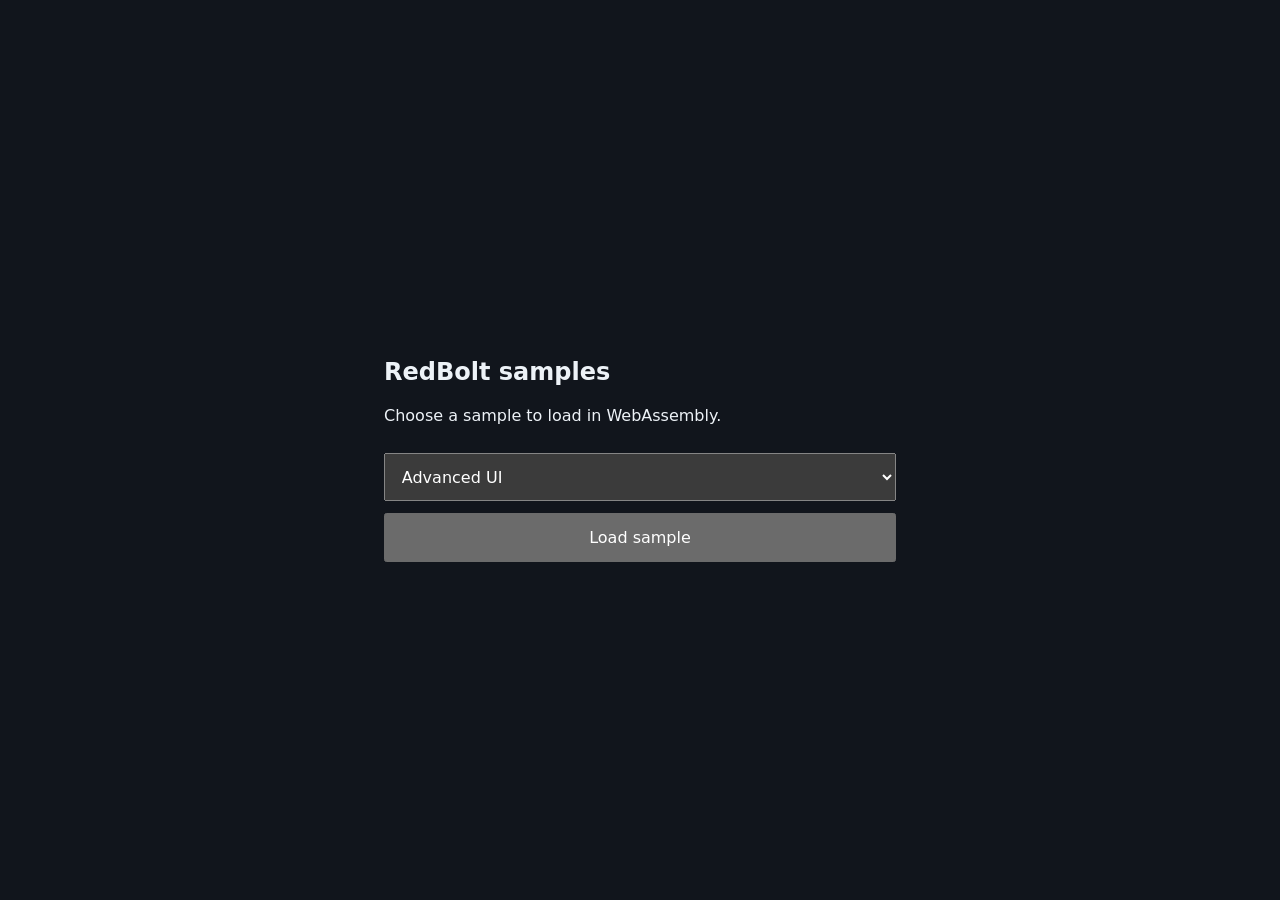
==== index.html @ 400e4cdd "Web samples" ====
<!DOCTYPE html>
<html lang="en">
<head>
  <title>RedBolt samples</title>
  <meta charset="UTF-8">
  <meta name="viewport" content="width=device-width, initial-scale=1.0">
  <link href="_framework/dotnet.rdugwo35lo.js" rel="preload" as="script" fetchpriority="high" crossorigin="anonymous" integrity="sha256-MRJ3qBP5XjufAIDUkTgrFpiHX3QKTnPXPPF0g/07nK4=" />
  <script type="importmap">{
  "imports": {
    "./_framework/dotnet.native.js": "./_framework/dotnet.native.d2xanfth4k.js",
    "./_framework/dotnet.native.worker.mjs": "./_framework/dotnet.native.worker.js3jwk4n4d.mjs",
    "./_framework/dotnet.js": "./_framework/dotnet.rdugwo35lo.js",
    "./_framework/dotnet.runtime.js": "./_framework/dotnet.runtime.web2r9gqbh.js"
  },
  "scopes": {},
  "integrity": {
    "./_framework/dotnet.js": "sha256-MRJ3qBP5XjufAIDUkTgrFpiHX3QKTnPXPPF0g/07nK4=",
    "./_framework/dotnet.native.d2xanfth4k.js": "sha256-5eiv8o5aIzJgDlG/PO9dy0j/ZLu35pWtew8zDcrkLM4=",
    "./_framework/dotnet.native.js": "sha256-5eiv8o5aIzJgDlG/PO9dy0j/ZLu35pWtew8zDcrkLM4=",
    "./_framework/dotnet.native.worker.js3jwk4n4d.mjs": "sha256-84ki+f6o7pozgI1jUX5IYUYo9jtJrhxplA9PxXnmqYU=",
    "./_framework/dotnet.native.worker.mjs": "sha256-84ki+f6o7pozgI1jUX5IYUYo9jtJrhxplA9PxXnmqYU=",
    "./_framework/dotnet.rdugwo35lo.js": "sha256-MRJ3qBP5XjufAIDUkTgrFpiHX3QKTnPXPPF0g/07nK4=",
    "./_framework/dotnet.runtime.js": "sha256-SOUHEQ3FhDAibBSR2u90NWZpoBjPuWRmH0BAATUlhJU=",
    "./_framework/dotnet.runtime.web2r9gqbh.js": "sha256-SOUHEQ3FhDAibBSR2u90NWZpoBjPuWRmH0BAATUlhJU="
  }
}</script>
  <script type="module" src="main.js"></script>
  <style>
    :root {
      color-scheme: dark;
      font-family: system-ui, sans-serif;
      background: #11151c;
      color: #edf2f7;
    }
    html, body { margin: 0; padding: 0; overflow: hidden; }
    main { min-height: 100vh; display: grid; place-items: center; }
    section { width: min(32rem, calc(100vw - 3rem)); }
    select, button {
      box-sizing: border-box;
      width: 100%;
      margin-top: 0.75rem;
      padding: 0.8rem;
      font: inherit;
    }
    button { cursor: pointer; }
    #runner { display: none; width: 100vw; height: 100vh; }
    #runner.active { display: block; }
    #runner header {
      position: fixed;
      z-index: 1;
      padding: 0.6rem 0.8rem;
      background: rgb(17 21 28 / 80%);
    }
    #runner a { color: #9dc8ff; }
    #canvas {
      position: absolute;
      inset: 0;
      width: 100%;
      height: 100%;
      display: block;
      background: #000;
      border: none;
      cursor: default !important;
    }
    #loading {
      position: fixed;
      z-index: 2;
      inset: 0;
      display: grid;
      place-content: center;
      text-align: center;
      background: #11151c;
    }
    #loading[hidden] { display: none; }
    #progress { margin-top: 0.5rem; }
    #fullscreen-button {
      position: fixed;
      z-index: 2;
      width: 2rem;
      height: 2rem;
      left: 50%;
      top: 4px;
      transform: translateX(-50%);
      padding: 0;
      margin: 0;
      stroke: #999;
      stroke-width: 10px;
      background: transparent;
      border: 0;
    }
    #fullscreen-button:hover { fill: #999; cursor: pointer; }
  </style>
</head>
<body>
  <main>
    <section id="selector">
      <h1>RedBolt samples</h1>
      <p>Choose a sample to load in WebAssembly.</p>
      <select id="sample" aria-label="Sample">
        <option value="advanced-ui" data-application="RedBolt.Sample.AdvancedUI.AdvancedUIApplication">Advanced UI</option>
        <option value="aggregated-input" data-application="RedBolt.Sample.AggregatedInput.AggregatedInputApplication">Aggregated Input</option>
        <option value="actions" data-application="RedBolt.Sample.Actions.ActionsApplication">Actions</option>
        <option value="animating-scene" data-application="RedBolt.Sample.AnimatingScene.AnimatingScene">Animating Scene</option>
        <option value="baked-lighting" data-application="RedBolt.Sample.BakedLighting.BakedLighting">Baked Lighting</option>
        <option value="billboards" data-application="RedBolt.Sample.Billboards.BillboardsApplication">Billboards</option>
        <option value="camera-operator" data-application="RedBolt.Sample.CameraOperator.CameraOperatorSampleApplication">Camera Operator</option>
        <option value="camera-shake" data-application="RedBolt.Sample.CameraShake.CameraShakeApplication">Camera Shake</option>
        <option value="crowd-navigation" data-application="RedBolt.Sample.CrowdNavigation.CrowdNavigationSample">Crowd Navigation</option>
        <option value="decals" data-application="RedBolt.Sample.Decals.DecalsApplication">Decals</option>
        <option value="dynamic-geometry" data-application="RedBolt.Sample.DynamicGeometry.DynamicGeometry">Dynamic Geometry</option>
        <option value="hello-gui" data-application="RedBolt.Sample.HelloGUI.HelloGUI">Hello GUI</option>
        <option value="hello-rmlui" data-application="RedBolt.Sample.HelloRmlUI.HelloRmlUI">Hello RmlUI</option>
        <option value="hello-world" data-application="RedBolt.Sample.HelloWorld.HelloWorld">Hello World</option>
        <option value="huge-object-count" data-application="RedBolt.Sample.HugeObjectCount.HugeObjectCountApplication">Huge Object Count</option>
        <option value="input-logger" data-application="RedBolt.Sample.InputLogger.InputLoggerApplication">Input Logger</option>
        <option value="inverse-kinematics" data-application="RedBolt.Sample.InverseKinematics.InverseKinematicsApplication">Inverse Kinematics</option>
        <option value="light-animation" data-application="RedBolt.Sample.LightAnimation.LightAnimationApplication">Light Animation</option>
        <option value="material-animation" data-application="RedBolt.Sample.MaterialAnimation.MaterialAnimationApplication">Material Animation</option>
        <option value="multiple-viewports" data-application="RedBolt.Sample.MultipleViewports.MultipleViewports">Multiple Viewports</option>
        <option value="navigation" data-application="RedBolt.Sample.Navigation.NavigationSample">Navigation</option>
        <option value="particles" data-application="RedBolt.Sample.Particles.ParticlesApplication">Particles</option>
        <option value="physics" data-application="RedBolt.Sample.Physics.PhysicsSample">Physics</option>
        <option value="pointer-adapter" data-application="RedBolt.Sample.PointerAdapter.PointerAdapterApplication">Pointer Adapter</option>
        <option value="render-to-texture" data-application="RedBolt.Sample.RenderToTexture.RenderToTexture">Render to Texture</option>
        <option value="skeletal-animation" data-application="RedBolt.Sample.SkeletalAnimation.SkeletalAnimationApplication">Skeletal Animation</option>
        <option value="sound-effects" data-application="RedBolt.Sample.SoundEffects.SoundEffects">Sound Effects</option>
        <option value="sound-synthesis" data-application="RedBolt.Sample.SoundSynthesis.SoundSynthesis">Sound Synthesis</option>
        <option value="static-scene" data-application="RedBolt.Sample.StaticScene.StaticScene">Static Scene</option>
        <option value="texture-formats" data-application="RedBolt.Sample.TextureFormats.TextureFormatsSample">Texture Formats</option>
        <option value="virtual-file-system" data-application="RedBolt.Sample.VirtualFileSystem.VirtualFileSystemApplication">Virtual File System</option>
        <!--<option value="window-settings" data-application="RedBolt.Sample.WindowSettings.WindowSettingsDemo">Window Settings</option>-->
      </select>
      <button id="load" type="button">Load sample</button>
    </section>
    <section id="runner">
      <header>
        <a href="./">All samples</a>
        <span id="result" data-status="loading">Loading…</span>
      </header>
      <canvas id="canvas" tabindex="-1"></canvas>
      <div id="loading">
        <div id="status">Downloading...</div>
        <progress hidden id="progress" max="100" value="10"></progress>
      </div>
      <button id="fullscreen-button" type="button" aria-label="Toggle fullscreen" hidden>
        <svg viewBox="0 0 512 512" aria-hidden="true">
          <path d="M93.1,139.6l46.5-46.5L93.1,46.5L139.6,0H0v139.6l46.5-46.5L93.1,139.6z M93.1,372.4l-46.5,46.5L0,372.4V512h139.6l-46.5-46.5l46.5-46.5L93.1,372.4z M372.4,139.6H139.6v232.7h232.7V139.6z M325.8,325.8H186.2V186.2h139.6V325.8z M372.4,0l46.5,46.5l-46.5,46.5l46.5,46.5l46.5-46.5l46.5,46.5V0H372.4z M418.9,372.4l-46.5,46.5l46.5,46.5L372.4,512H512V372.4l-46.5,46.5L418.9,372.4z"/>
        </svg>
      </button>
    </section>
  </main>
</body>
</html>
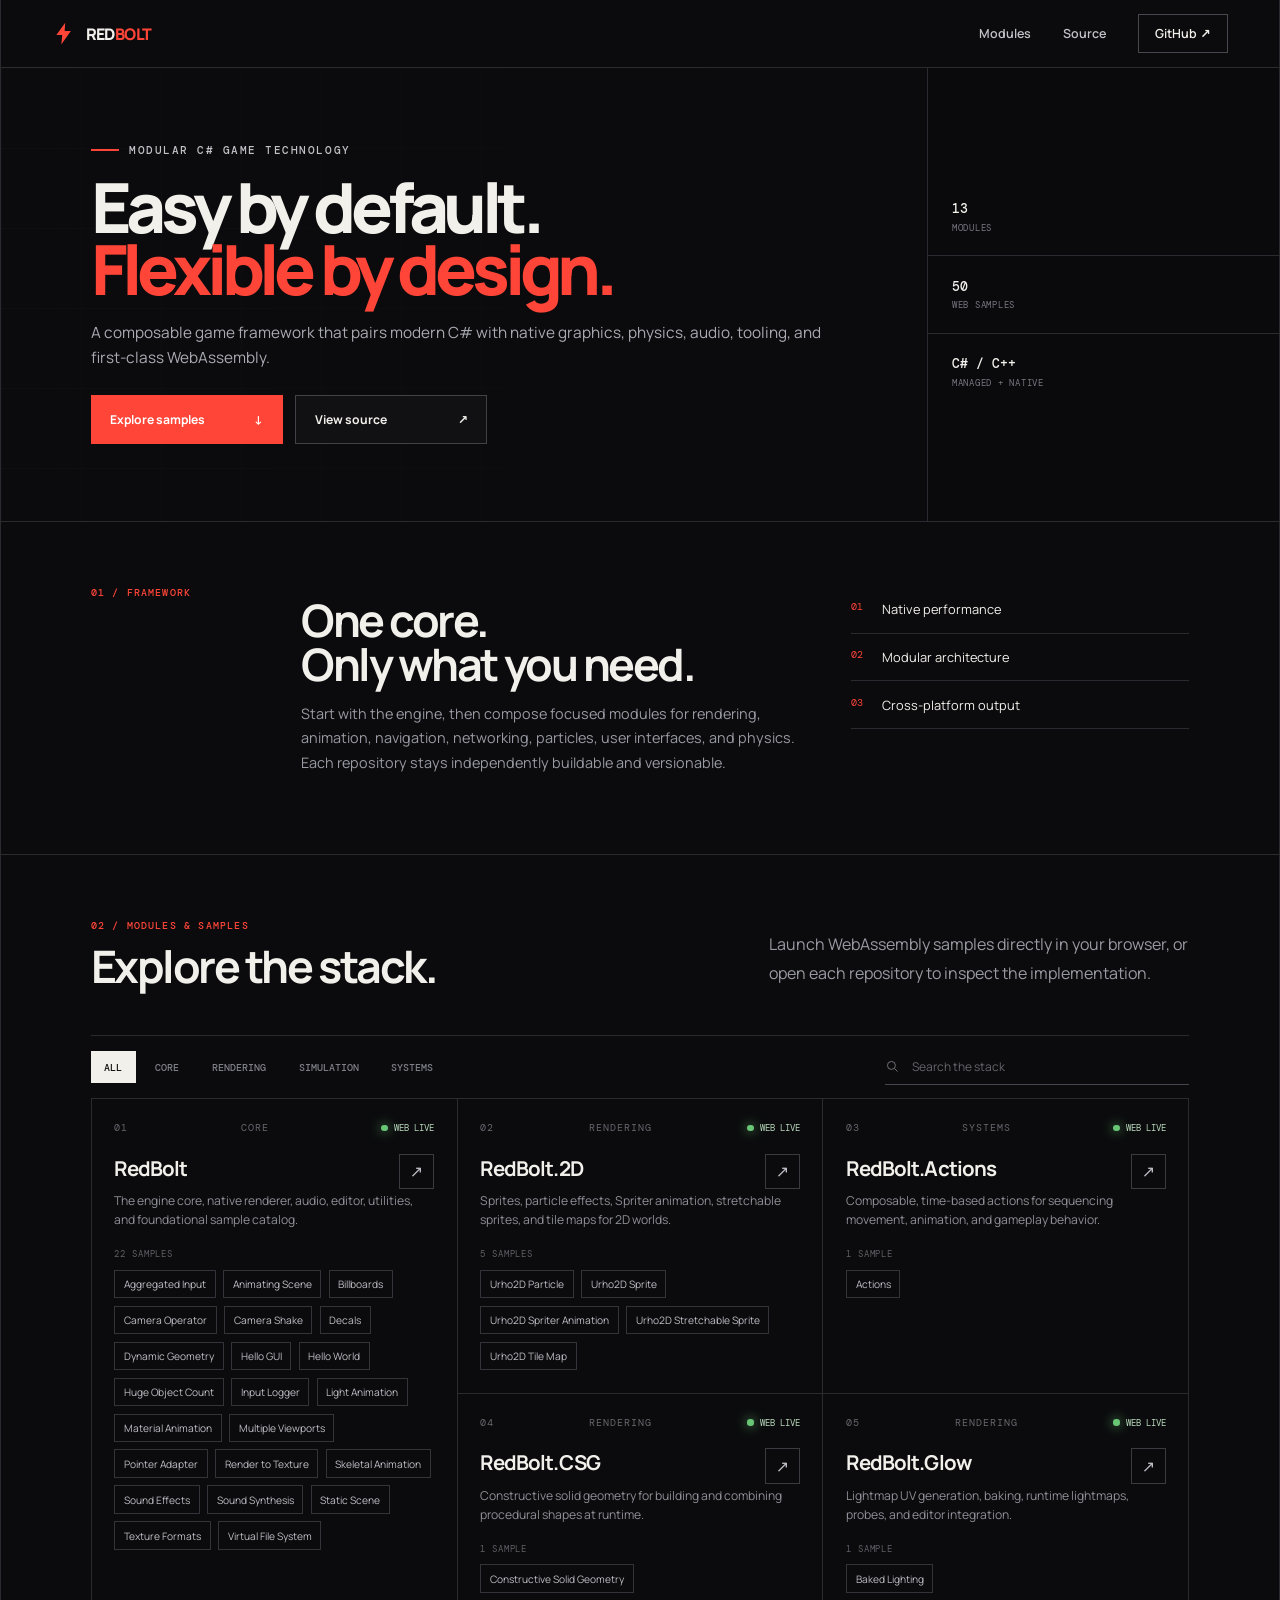
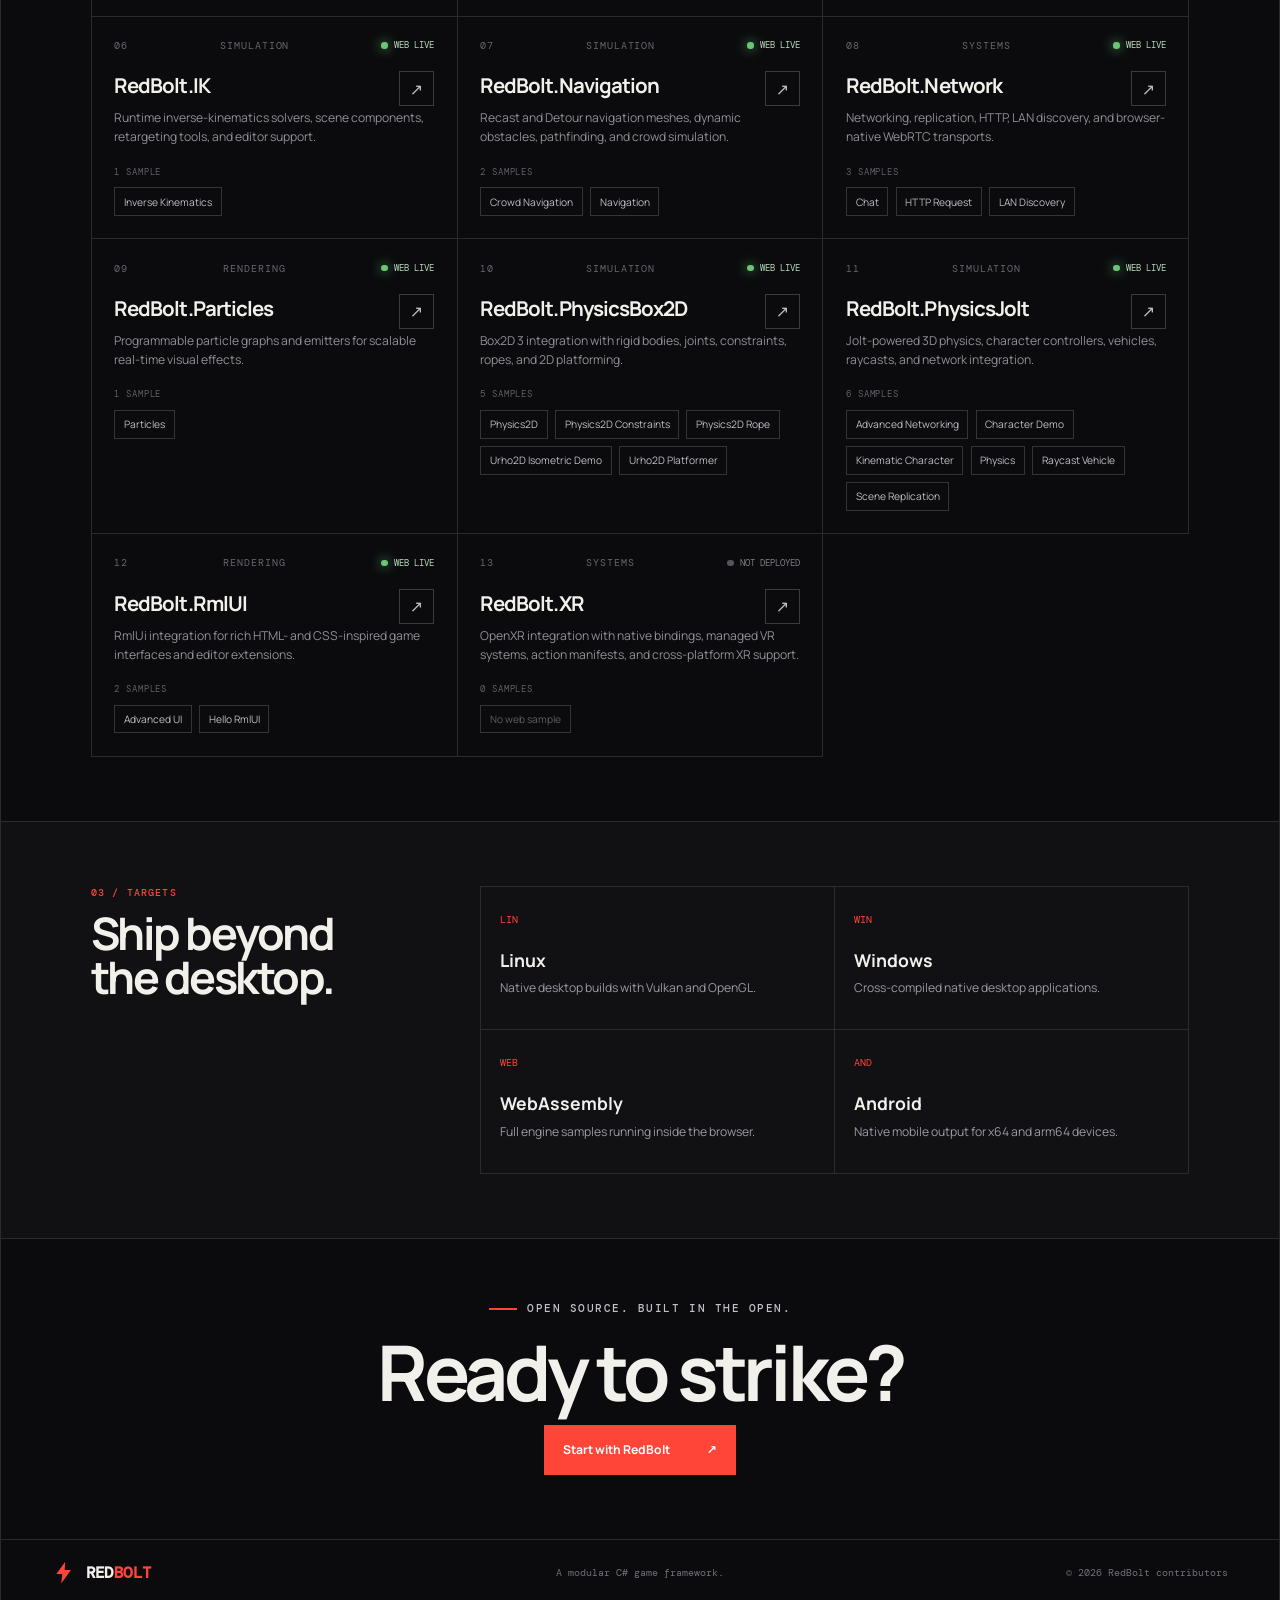
==== commit 9320b182: "Initial commit" ====
--- a/index.html
+++ b/index.html
@@ -1,153 +1,121 @@
-<!DOCTYPE html>
+<!doctype html>
 <html lang="en">
 <head>
-  <title>RedBolt samples</title>
-  <meta charset="UTF-8">
-  <meta name="viewport" content="width=device-width, initial-scale=1.0">
-  <link href="_framework/dotnet.rdugwo35lo.js" rel="preload" as="script" fetchpriority="high" crossorigin="anonymous" integrity="sha256-MRJ3qBP5XjufAIDUkTgrFpiHX3QKTnPXPPF0g/07nK4=" />
-  <script type="importmap">{
-  "imports": {
-    "./_framework/dotnet.native.js": "./_framework/dotnet.native.d2xanfth4k.js",
-    "./_framework/dotnet.native.worker.mjs": "./_framework/dotnet.native.worker.js3jwk4n4d.mjs",
-    "./_framework/dotnet.js": "./_framework/dotnet.rdugwo35lo.js",
-    "./_framework/dotnet.runtime.js": "./_framework/dotnet.runtime.web2r9gqbh.js"
-  },
-  "scopes": {},
-  "integrity": {
-    "./_framework/dotnet.js": "sha256-MRJ3qBP5XjufAIDUkTgrFpiHX3QKTnPXPPF0g/07nK4=",
-    "./_framework/dotnet.native.d2xanfth4k.js": "sha256-5eiv8o5aIzJgDlG/PO9dy0j/ZLu35pWtew8zDcrkLM4=",
-    "./_framework/dotnet.native.js": "sha256-5eiv8o5aIzJgDlG/PO9dy0j/ZLu35pWtew8zDcrkLM4=",
-    "./_framework/dotnet.native.worker.js3jwk4n4d.mjs": "sha256-84ki+f6o7pozgI1jUX5IYUYo9jtJrhxplA9PxXnmqYU=",
-    "./_framework/dotnet.native.worker.mjs": "sha256-84ki+f6o7pozgI1jUX5IYUYo9jtJrhxplA9PxXnmqYU=",
-    "./_framework/dotnet.rdugwo35lo.js": "sha256-MRJ3qBP5XjufAIDUkTgrFpiHX3QKTnPXPPF0g/07nK4=",
-    "./_framework/dotnet.runtime.js": "sha256-SOUHEQ3FhDAibBSR2u90NWZpoBjPuWRmH0BAATUlhJU=",
-    "./_framework/dotnet.runtime.web2r9gqbh.js": "sha256-SOUHEQ3FhDAibBSR2u90NWZpoBjPuWRmH0BAATUlhJU="
-  }
-}</script>
-  <script type="module" src="main.js"></script>
-  <style>
-    :root {
-      color-scheme: dark;
-      font-family: system-ui, sans-serif;
-      background: #11151c;
-      color: #edf2f7;
-    }
-    html, body { margin: 0; padding: 0; overflow: hidden; }
-    main { min-height: 100vh; display: grid; place-items: center; }
-    section { width: min(32rem, calc(100vw - 3rem)); }
-    select, button {
-      box-sizing: border-box;
-      width: 100%;
-      margin-top: 0.75rem;
-      padding: 0.8rem;
-      font: inherit;
-    }
-    button { cursor: pointer; }
-    #runner { display: none; width: 100vw; height: 100vh; }
-    #runner.active { display: block; }
-    #runner header {
-      position: fixed;
-      z-index: 1;
-      padding: 0.6rem 0.8rem;
-      background: rgb(17 21 28 / 80%);
-    }
-    #runner a { color: #9dc8ff; }
-    #canvas {
-      position: absolute;
-      inset: 0;
-      width: 100%;
-      height: 100%;
-      display: block;
-      background: #000;
-      border: none;
-      cursor: default !important;
-    }
-    #loading {
-      position: fixed;
-      z-index: 2;
-      inset: 0;
-      display: grid;
-      place-content: center;
-      text-align: center;
-      background: #11151c;
-    }
-    #loading[hidden] { display: none; }
-    #progress { margin-top: 0.5rem; }
-    #fullscreen-button {
-      position: fixed;
-      z-index: 2;
-      width: 2rem;
-      height: 2rem;
-      left: 50%;
-      top: 4px;
-      transform: translateX(-50%);
-      padding: 0;
-      margin: 0;
-      stroke: #999;
-      stroke-width: 10px;
-      background: transparent;
-      border: 0;
-    }
-    #fullscreen-button:hover { fill: #999; cursor: pointer; }
-  </style>
+  <meta charset="utf-8">
+  <meta name="viewport" content="width=device-width, initial-scale=1">
+  <meta name="description" content="RedBolt is a modular C# game framework with native performance and WebAssembly samples.">
+  <meta name="theme-color" content="#0b0b0d">
+  <title>RedBolt — Modular C# game framework</title>
+  <link rel="preconnect" href="https://fonts.googleapis.com">
+  <link rel="preconnect" href="https://fonts.gstatic.com" crossorigin>
+  <link href="https://fonts.googleapis.com/css2?family=DM+Mono:wght@400;500&family=Manrope:wght@400;500;600;700;800&display=swap" rel="stylesheet">
+  <link rel="stylesheet" href="styles.css">
+  <script type="module" src="app.js"></script>
 </head>
 <body>
+  <a class="skip-link" href="#modules">Skip to modules</a>
+  <header class="site-header">
+    <a class="brand" href="./" aria-label="RedBolt home">
+      <svg class="brand-mark" viewBox="0 0 32 32" aria-hidden="true">
+        <path d="M18.2 1 6 18.1h8.2L12.8 31 26 12.3h-8.5L18.2 1Z"/>
+      </svg>
+      <span>RED<span>BOLT</span></span>
+    </a>
+    <nav aria-label="Primary navigation">
+      <a href="#modules">Modules</a>
+      <a href="https://github.com/RedBoltFramework/RedBolt">Source</a>
+      <a class="nav-cta" href="https://github.com/RedBoltFramework">GitHub <span aria-hidden="true">↗</span></a>
+    </nav>
+  </header>
+
   <main>
-    <section id="selector">
-      <h1>RedBolt samples</h1>
-      <p>Choose a sample to load in WebAssembly.</p>
-      <select id="sample" aria-label="Sample">
-        <option value="advanced-ui" data-application="RedBolt.Sample.AdvancedUI.AdvancedUIApplication">Advanced UI</option>
-        <option value="aggregated-input" data-application="RedBolt.Sample.AggregatedInput.AggregatedInputApplication">Aggregated Input</option>
-        <option value="actions" data-application="RedBolt.Sample.Actions.ActionsApplication">Actions</option>
-        <option value="animating-scene" data-application="RedBolt.Sample.AnimatingScene.AnimatingScene">Animating Scene</option>
-        <option value="baked-lighting" data-application="RedBolt.Sample.BakedLighting.BakedLighting">Baked Lighting</option>
-        <option value="billboards" data-application="RedBolt.Sample.Billboards.BillboardsApplication">Billboards</option>
-        <option value="camera-operator" data-application="RedBolt.Sample.CameraOperator.CameraOperatorSampleApplication">Camera Operator</option>
-        <option value="camera-shake" data-application="RedBolt.Sample.CameraShake.CameraShakeApplication">Camera Shake</option>
-        <option value="crowd-navigation" data-application="RedBolt.Sample.CrowdNavigation.CrowdNavigationSample">Crowd Navigation</option>
-        <option value="decals" data-application="RedBolt.Sample.Decals.DecalsApplication">Decals</option>
-        <option value="dynamic-geometry" data-application="RedBolt.Sample.DynamicGeometry.DynamicGeometry">Dynamic Geometry</option>
-        <option value="hello-gui" data-application="RedBolt.Sample.HelloGUI.HelloGUI">Hello GUI</option>
-        <option value="hello-rmlui" data-application="RedBolt.Sample.HelloRmlUI.HelloRmlUI">Hello RmlUI</option>
-        <option value="hello-world" data-application="RedBolt.Sample.HelloWorld.HelloWorld">Hello World</option>
-        <option value="huge-object-count" data-application="RedBolt.Sample.HugeObjectCount.HugeObjectCountApplication">Huge Object Count</option>
-        <option value="input-logger" data-application="RedBolt.Sample.InputLogger.InputLoggerApplication">Input Logger</option>
-        <option value="inverse-kinematics" data-application="RedBolt.Sample.InverseKinematics.InverseKinematicsApplication">Inverse Kinematics</option>
-        <option value="light-animation" data-application="RedBolt.Sample.LightAnimation.LightAnimationApplication">Light Animation</option>
-        <option value="material-animation" data-application="RedBolt.Sample.MaterialAnimation.MaterialAnimationApplication">Material Animation</option>
-        <option value="multiple-viewports" data-application="RedBolt.Sample.MultipleViewports.MultipleViewports">Multiple Viewports</option>
-        <option value="navigation" data-application="RedBolt.Sample.Navigation.NavigationSample">Navigation</option>
-        <option value="particles" data-application="RedBolt.Sample.Particles.ParticlesApplication">Particles</option>
-        <option value="physics" data-application="RedBolt.Sample.Physics.PhysicsSample">Physics</option>
-        <option value="pointer-adapter" data-application="RedBolt.Sample.PointerAdapter.PointerAdapterApplication">Pointer Adapter</option>
-        <option value="render-to-texture" data-application="RedBolt.Sample.RenderToTexture.RenderToTexture">Render to Texture</option>
-        <option value="skeletal-animation" data-application="RedBolt.Sample.SkeletalAnimation.SkeletalAnimationApplication">Skeletal Animation</option>
-        <option value="sound-effects" data-application="RedBolt.Sample.SoundEffects.SoundEffects">Sound Effects</option>
-        <option value="sound-synthesis" data-application="RedBolt.Sample.SoundSynthesis.SoundSynthesis">Sound Synthesis</option>
-        <option value="static-scene" data-application="RedBolt.Sample.StaticScene.StaticScene">Static Scene</option>
-        <option value="texture-formats" data-application="RedBolt.Sample.TextureFormats.TextureFormatsSample">Texture Formats</option>
-        <option value="virtual-file-system" data-application="RedBolt.Sample.VirtualFileSystem.VirtualFileSystemApplication">Virtual File System</option>
-        <!--<option value="window-settings" data-application="RedBolt.Sample.WindowSettings.WindowSettingsDemo">Window Settings</option>-->
-      </select>
-      <button id="load" type="button">Load sample</button>
+    <section class="hero" aria-labelledby="hero-title">
+      <div class="hero-copy">
+        <p class="eyebrow"><span></span> Modular C# game technology</p>
+        <h1 id="hero-title"><span>Easy by default.</span><em>Flexible by design.</em></h1>
+        <p class="hero-summary">A composable game framework that pairs modern C# with native graphics, physics, audio, tooling, and first-class WebAssembly.</p>
+        <div class="hero-actions">
+          <a class="button button-primary" href="#modules">Explore samples <span aria-hidden="true">↓</span></a>
+          <a class="button button-secondary" href="https://github.com/RedBoltFramework/RedBolt">View source <span aria-hidden="true">↗</span></a>
+        </div>
+      </div>
+      <dl class="hero-stats" aria-label="Project summary">
+        <div><dt id="module-count">12</dt><dd>Modules</dd></div>
+        <div><dt id="sample-count">50</dt><dd>Web samples</dd></div>
+        <div><dt>C# / C++</dt><dd>Managed + native</dd></div>
+      </dl>
     </section>
-    <section id="runner">
-      <header>
-        <a href="./">All samples</a>
-        <span id="result" data-status="loading">Loading…</span>
+
+    <section class="manifesto" aria-label="Framework principles">
+      <p class="section-index">01 / FRAMEWORK</p>
+      <div>
+        <h2>One core.<br>Only what you need.</h2>
+        <p>Start with the engine, then compose focused modules for rendering, animation, navigation, networking, particles, user interfaces, and physics. Each repository stays independently buildable and versionable.</p>
+      </div>
+      <ul>
+        <li><span>01</span> Native performance</li>
+        <li><span>02</span> Modular architecture</li>
+        <li><span>03</span> Cross-platform output</li>
+      </ul>
+    </section>
+
+    <section class="catalog" id="modules" aria-labelledby="modules-title">
+      <header class="section-heading">
+        <div>
+          <p class="section-index">02 / MODULES &amp; SAMPLES</p>
+          <h2 id="modules-title">Explore the stack.</h2>
+        </div>
+        <p>Launch WebAssembly samples directly in your browser, or open each repository to inspect the implementation.</p>
       </header>
-      <canvas id="canvas" tabindex="-1"></canvas>
-      <div id="loading">
-        <div id="status">Downloading...</div>
-        <progress hidden id="progress" max="100" value="10"></progress>
+
+      <div class="catalog-tools">
+        <div class="filters" role="group" aria-label="Filter modules">
+          <button class="filter active" type="button" data-category="all" aria-pressed="true">All</button>
+          <button class="filter" type="button" data-category="Core" aria-pressed="false">Core</button>
+          <button class="filter" type="button" data-category="Rendering" aria-pressed="false">Rendering</button>
+          <button class="filter" type="button" data-category="Simulation" aria-pressed="false">Simulation</button>
+          <button class="filter" type="button" data-category="Systems" aria-pressed="false">Systems</button>
+        </div>
+        <label class="search">
+          <span class="visually-hidden">Search modules and samples</span>
+          <svg viewBox="0 0 24 24" aria-hidden="true"><circle cx="10.5" cy="10.5" r="6.5"/><path d="m15.5 15.5 5 5"/></svg>
+          <input id="search" type="search" placeholder="Search the stack" autocomplete="off">
+        </label>
       </div>
-      <button id="fullscreen-button" type="button" aria-label="Toggle fullscreen" hidden>
-        <svg viewBox="0 0 512 512" aria-hidden="true">
-          <path d="M93.1,139.6l46.5-46.5L93.1,46.5L139.6,0H0v139.6l46.5-46.5L93.1,139.6z M93.1,372.4l-46.5,46.5L0,372.4V512h139.6l-46.5-46.5l46.5-46.5L93.1,372.4z M372.4,139.6H139.6v232.7h232.7V139.6z M325.8,325.8H186.2V186.2h139.6V325.8z M372.4,0l46.5,46.5l-46.5,46.5l46.5,46.5l46.5-46.5l46.5,46.5V0H372.4z M418.9,372.4l-46.5,46.5l46.5,46.5L372.4,512H512V372.4l-46.5,46.5L418.9,372.4z"/>
-        </svg>
-      </button>
+
+      <div class="module-grid" id="module-grid" aria-live="polite">
+        <p class="catalog-loading">Loading module catalog…</p>
+      </div>
+      <p class="empty-state" id="empty-state" hidden>No modules match this search.</p>
+    </section>
+
+    <section class="platforms" aria-labelledby="platforms-title">
+      <div>
+        <p class="section-index">03 / TARGETS</p>
+        <h2 id="platforms-title">Ship beyond<br>the desktop.</h2>
+      </div>
+      <div class="platform-list">
+        <article><span>LIN</span><h3>Linux</h3><p>Native desktop builds with Vulkan and OpenGL.</p></article>
+        <article><span>WIN</span><h3>Windows</h3><p>Cross-compiled native desktop applications.</p></article>
+        <article><span>WEB</span><h3>WebAssembly</h3><p>Full engine samples running inside the browser.</p></article>
+        <article><span>AND</span><h3>Android</h3><p>Native mobile output for x64 and arm64 devices.</p></article>
+      </div>
+    </section>
+
+    <section class="closing">
+      <p class="eyebrow"><span></span> Open source. Built in the open.</p>
+      <h2>Ready to strike?</h2>
+      <a class="button button-primary" href="https://github.com/RedBoltFramework/RedBolt">Start with RedBolt <span aria-hidden="true">↗</span></a>
     </section>
   </main>
+
+  <footer>
+    <a class="brand" href="./">
+      <svg class="brand-mark" viewBox="0 0 32 32" aria-hidden="true"><path d="M18.2 1 6 18.1h8.2L12.8 31 26 12.3h-8.5L18.2 1Z"/></svg>
+      <span>RED<span>BOLT</span></span>
+    </a>
+    <p>A modular C# game framework.</p>
+    <p>© <span id="year"></span> RedBolt contributors</p>
+  </footer>
 </body>
 </html>
--- a/styles.css
+++ b/styles.css
@@ -0,0 +1,186 @@
+:root {
+  color-scheme: dark;
+  --ink: #0b0b0d;
+  --panel: #111114;
+  --panel-raised: #17171b;
+  --line: #2a2a30;
+  --muted: #9a9aa4;
+  --paper: #f2f0eb;
+  --red: #ff4538;
+  --mono: "DM Mono", ui-monospace, monospace;
+  --sans: "Manrope", system-ui, sans-serif;
+}
+
+* { box-sizing: border-box; }
+html { scroll-behavior: smooth; background: #070709; }
+body {
+  width: 100%;
+  max-width: 90rem;
+  min-height: 100vh;
+  margin: 0;
+  margin-inline: auto;
+  overflow-x: hidden;
+  border-right: 1px solid var(--line);
+  border-left: 1px solid var(--line);
+  background: var(--ink);
+  color: var(--paper);
+  font-family: var(--sans);
+  -webkit-font-smoothing: antialiased;
+}
+a { color: inherit; }
+button, input { font: inherit; }
+.skip-link { position: fixed; top: -5rem; left: 1rem; z-index: 100; padding: .7rem 1rem; background: var(--paper); color: var(--ink); }
+.skip-link:focus { top: 1rem; }
+.visually-hidden { position: absolute; width: 1px; height: 1px; padding: 0; margin: -1px; overflow: hidden; clip: rect(0, 0, 0, 0); white-space: nowrap; border: 0; }
+
+.site-header {
+  position: relative;
+  z-index: 10;
+  display: flex;
+  align-items: center;
+  justify-content: space-between;
+  min-height: 4.25rem;
+  padding: 0 clamp(1.25rem, 4vw, 4.5rem);
+  border-bottom: 1px solid var(--line);
+}
+.brand { display: inline-flex; align-items: center; gap: .65rem; color: var(--paper); font-size: 1rem; font-weight: 800; letter-spacing: -.04em; text-decoration: none; }
+.brand > span > span { color: var(--red); }
+.brand-mark { width: 1.45rem; height: 1.45rem; fill: var(--red); }
+nav { display: flex; align-items: center; gap: clamp(1rem, 2.5vw, 2.5rem); }
+nav a { color: #c1c1c8; font-size: .78rem; font-weight: 600; text-decoration: none; }
+nav a:hover { color: var(--paper); }
+nav .nav-cta { padding: .65rem 1rem; border: 1px solid #484850; color: var(--paper); }
+
+.hero {
+  position: relative;
+  display: grid;
+  grid-template-columns: minmax(0, 1fr) minmax(15rem, 22rem);
+  border-bottom: 1px solid var(--line);
+}
+.hero::before {
+  position: absolute;
+  inset: 0;
+  content: "";
+  pointer-events: none;
+  background-image: linear-gradient(#202024 1px, transparent 1px), linear-gradient(90deg, #202024 1px, transparent 1px);
+  background-size: 5rem 5rem;
+  opacity: .2;
+  mask-image: linear-gradient(to right, #000, transparent 72%);
+}
+.hero-copy { position: relative; z-index: 1; padding: clamp(3rem, 6vw, 5.5rem) clamp(1.25rem, 7vw, 8rem); }
+.eyebrow { display: flex; align-items: center; gap: .65rem; margin: 0 0 1.25rem; color: #c0c0c7; font: 500 .68rem/1 var(--mono); letter-spacing: .14em; text-transform: uppercase; }
+.eyebrow span { width: 1.75rem; height: 2px; background: var(--red); }
+h1, h2, h3, p { margin-top: 0; }
+h1 { margin-bottom: 1.25rem; font-size: clamp(3.3rem, 5.4vw, 5.5rem); font-weight: 800; letter-spacing: -.075em; line-height: .9; }
+h1 > span, h1 em { display: block; white-space: nowrap; }
+h1 em { color: var(--red); font-style: normal; }
+.hero-summary { max-width: 46rem; margin-bottom: 1.5rem; color: #aaaab3; font-size: clamp(.95rem, 1.2vw, 1.1rem); line-height: 1.65; }
+.hero-actions { display: flex; flex-wrap: wrap; gap: .8rem; }
+.button { display: inline-flex; align-items: center; justify-content: space-between; gap: 2rem; min-width: 12rem; padding: .95rem 1.15rem; border: 1px solid transparent; font-size: .76rem; font-weight: 700; text-decoration: none; transition: background-color .2s, border-color .2s, color .2s, transform .2s; }
+.button:hover { transform: translateY(-2px); }
+.button-primary { background: var(--red); color: #fff; }
+.button-primary:hover { background: #ff5b50; }
+.button-secondary { border-color: #414148; background: #111114; }
+.button-secondary:hover { border-color: #777781; }
+
+.hero-stats { position: relative; z-index: 1; display: grid; align-content: center; margin: 0; border-left: 1px solid var(--line); background: rgb(11 11 13 / 72%); }
+.hero-stats div { padding: 1.35rem 1.5rem; border-bottom: 1px solid var(--line); }
+.hero-stats div:last-child { border-bottom: 0; }
+.hero-stats dt { margin-bottom: .28rem; font: 500 .82rem var(--mono); }
+.hero-stats dd { margin: 0; color: #777780; font: .58rem var(--mono); letter-spacing: .08em; text-transform: uppercase; }
+
+.section-index { margin: 0; color: var(--red); font: 500 .62rem var(--mono); letter-spacing: .12em; }
+.manifesto { display: grid; grid-template-columns: .4fr 1.25fr .85fr; gap: clamp(2rem, 4vw, 4rem); padding: clamp(3rem, 5vw, 4.5rem) clamp(1.25rem, 7vw, 8rem); border-bottom: 1px solid var(--line); }
+.manifesto h2, .section-heading h2, .platforms h2, .closing h2 { margin: .75rem 0 1rem; font-size: clamp(2.25rem, 3.5vw, 4.2rem); line-height: .98; letter-spacing: -.055em; }
+.manifesto > div p { max-width: 44rem; color: var(--muted); font-size: .9rem; line-height: 1.7; }
+.manifesto ul { margin: 0; padding: 0; list-style: none; }
+.manifesto li { display: flex; gap: 1.2rem; padding: .9rem 0; border-bottom: 1px solid var(--line); font-size: .8rem; }
+.manifesto li span { color: var(--red); font: .65rem var(--mono); }
+
+.catalog { padding: clamp(3rem, 5vw, 4.5rem) clamp(1.25rem, 7vw, 8rem); }
+.section-heading { display: grid; grid-template-columns: 1.5fr 1fr; align-items: end; gap: 3rem; margin-bottom: 2rem; }
+.section-heading p:last-child { max-width: 33rem; color: var(--muted); line-height: 1.8; }
+.catalog-tools { display: flex; align-items: center; justify-content: space-between; gap: 2rem; padding: .8rem 0; border-top: 1px solid var(--line); border-bottom: 1px solid var(--line); }
+.filters { display: flex; flex-wrap: wrap; gap: .35rem; }
+.filter { padding: .6rem .85rem; border: 0; background: transparent; color: #7f7f88; font: 500 .65rem var(--mono); text-transform: uppercase; cursor: pointer; }
+.filter:hover { color: var(--paper); }
+.filter.active { background: var(--paper); color: var(--ink); }
+.search { display: flex; align-items: center; gap: .6rem; width: min(19rem, 100%); padding: .5rem 0; border-bottom: 1px solid #46464e; }
+.search svg { width: 1rem; fill: none; stroke: #777780; stroke-width: 1.5; }
+.search input { width: 100%; border: 0; outline: 0; background: transparent; color: var(--paper); font-size: .75rem; }
+.search input::placeholder { color: #65656d; }
+.module-grid { display: grid; grid-template-columns: repeat(3, minmax(0, 1fr)); border-left: 1px solid var(--line); }
+.module-card { position: relative; padding: 1.4rem; border-right: 1px solid var(--line); border-bottom: 1px solid var(--line); background: var(--ink); transition: background-color .25s; }
+.module-card[data-module="redbolt"] { grid-row: span 2; }
+.module-card:hover { background: var(--panel); }
+.module-card::after { position: absolute; top: 0; left: 0; width: 0; height: 2px; background: var(--red); content: ""; transition: width .3s; }
+.module-card:hover::after { width: 100%; }
+.module-meta { display: flex; align-items: center; justify-content: space-between; margin-bottom: 1.2rem; }
+.module-number, .module-category { color: #66666e; font: .6rem var(--mono); letter-spacing: .1em; text-transform: uppercase; }
+.module-status { display: inline-flex; align-items: center; gap: .4rem; color: #7c7c85; font: .58rem var(--mono); text-transform: uppercase; }
+.module-status::before { width: .4rem; height: .4rem; border-radius: 50%; background: #54545c; content: ""; }
+.module-status.live { color: #b8d8bc; }
+.module-status.live::before { background: #69c675; box-shadow: 0 0 .7rem #69c675; }
+.module-title-row { display: flex; align-items: flex-start; justify-content: space-between; gap: 1rem; }
+.module-title-row h3 { margin-bottom: .65rem; font-size: clamp(1.2rem, 1.6vw, 1.6rem); letter-spacing: -.045em; }
+.repo-link { display: grid; flex: 0 0 auto; place-items: center; width: 2.2rem; height: 2.2rem; border: 1px solid #3a3a41; color: #bcbcc4; text-decoration: none; }
+.repo-link:hover { border-color: var(--red); color: var(--red); }
+.module-description { max-width: 40rem; color: #8f8f98; font-size: .76rem; line-height: 1.55; }
+.sample-label { margin: 1.15rem 0 .6rem; color: #5f5f67; font: .58rem var(--mono); letter-spacing: .1em; text-transform: uppercase; }
+.sample-list { display: flex; flex-wrap: wrap; gap: .45rem; }
+.sample-link { padding: .4rem .55rem; border: 1px solid #33333a; color: #bebec6; font-size: .64rem; text-decoration: none; transition: border-color .2s, color .2s, background-color .2s; }
+a.sample-link:hover { border-color: var(--red); background: var(--red); color: #fff; }
+.sample-link.disabled { color: #5d5d65; cursor: not-allowed; }
+.catalog-loading, .empty-state { grid-column: 1 / -1; padding: 4rem 2rem; border-right: 1px solid var(--line); border-bottom: 1px solid var(--line); color: var(--muted); text-align: center; }
+
+.platforms { display: grid; grid-template-columns: .65fr 1.35fr; gap: 3rem; padding: clamp(3rem, 5vw, 4.5rem) clamp(1.25rem, 7vw, 8rem); border-top: 1px solid var(--line); border-bottom: 1px solid var(--line); background: var(--panel); }
+.platform-list { display: grid; grid-template-columns: repeat(2, 1fr); }
+.platform-list article { min-height: 9rem; padding: 1.2rem; border-right: 1px solid var(--line); border-bottom: 1px solid var(--line); }
+.platform-list article:nth-child(-n+2) { border-top: 1px solid var(--line); }
+.platform-list article:nth-child(odd) { border-left: 1px solid var(--line); }
+.platform-list span { color: var(--red); font: .6rem var(--mono); }
+.platform-list h3 { margin: 1.25rem 0 .4rem; font-size: 1.1rem; }
+.platform-list p { color: var(--muted); font-size: .76rem; line-height: 1.6; }
+
+.closing { display: flex; flex-direction: column; align-items: center; justify-content: center; padding: 4rem 1.25rem; text-align: center; }
+.closing h2 { font-size: clamp(3rem, 6vw, 5.5rem); }
+.closing .eyebrow { margin-bottom: .5rem; }
+footer { display: grid; grid-template-columns: 1fr auto 1fr; align-items: center; gap: 2rem; padding: 1.35rem clamp(1.25rem, 4vw, 4.5rem); border-top: 1px solid var(--line); color: #707078; font: .62rem var(--mono); }
+footer p { margin: 0; }
+footer p:last-child { text-align: right; }
+
+@media (max-width: 900px) {
+  nav > a:not(.nav-cta) { display: none; }
+  .hero { grid-template-columns: 1fr; }
+  .hero-stats { grid-template-columns: repeat(3, 1fr); border-top: 1px solid var(--line); border-left: 0; }
+  .hero-stats div { border-right: 1px solid var(--line); border-bottom: 0; }
+  .hero-stats div:last-child { border-right: 0; }
+  .manifesto { grid-template-columns: 1fr; gap: 2rem; }
+  .section-heading, .platforms { grid-template-columns: 1fr; }
+  .module-grid { grid-template-columns: repeat(2, minmax(0, 1fr)); }
+  .module-card[data-module="redbolt"] { grid-row: auto; }
+}
+@media (max-width: 680px) {
+  .site-header { min-height: 4.5rem; }
+  .nav-cta { padding: .55rem .7rem !important; }
+  h1 { font-size: clamp(1.8rem, 9vw, 4.2rem); }
+  .hero-copy { padding-top: 3rem; padding-bottom: 3rem; }
+  .hero-summary { font-size: .95rem; }
+  .hero-stats dt { font-size: .65rem; }
+  .hero-stats dd { font-size: .5rem; }
+  .catalog-tools { align-items: stretch; flex-direction: column; }
+  .search { width: 100%; }
+  .module-grid { grid-template-columns: 1fr; }
+  .module-card { min-height: 0; padding: 1.5rem; }
+  .platforms { gap: 2rem; }
+  .platform-list { grid-template-columns: 1fr; }
+  .platform-list article { border-left: 1px solid var(--line); border-top: 0 !important; }
+  .platform-list article:first-child { border-top: 1px solid var(--line) !important; }
+  footer { grid-template-columns: 1fr; text-align: center; }
+  footer .brand { justify-self: center; }
+  footer p:last-child { text-align: center; }
+}
+@media (prefers-reduced-motion: reduce) {
+  html { scroll-behavior: auto; }
+  *, *::before, *::after { animation-duration: .01ms !important; animation-iteration-count: 1 !important; transition-duration: .01ms !important; }
+}
